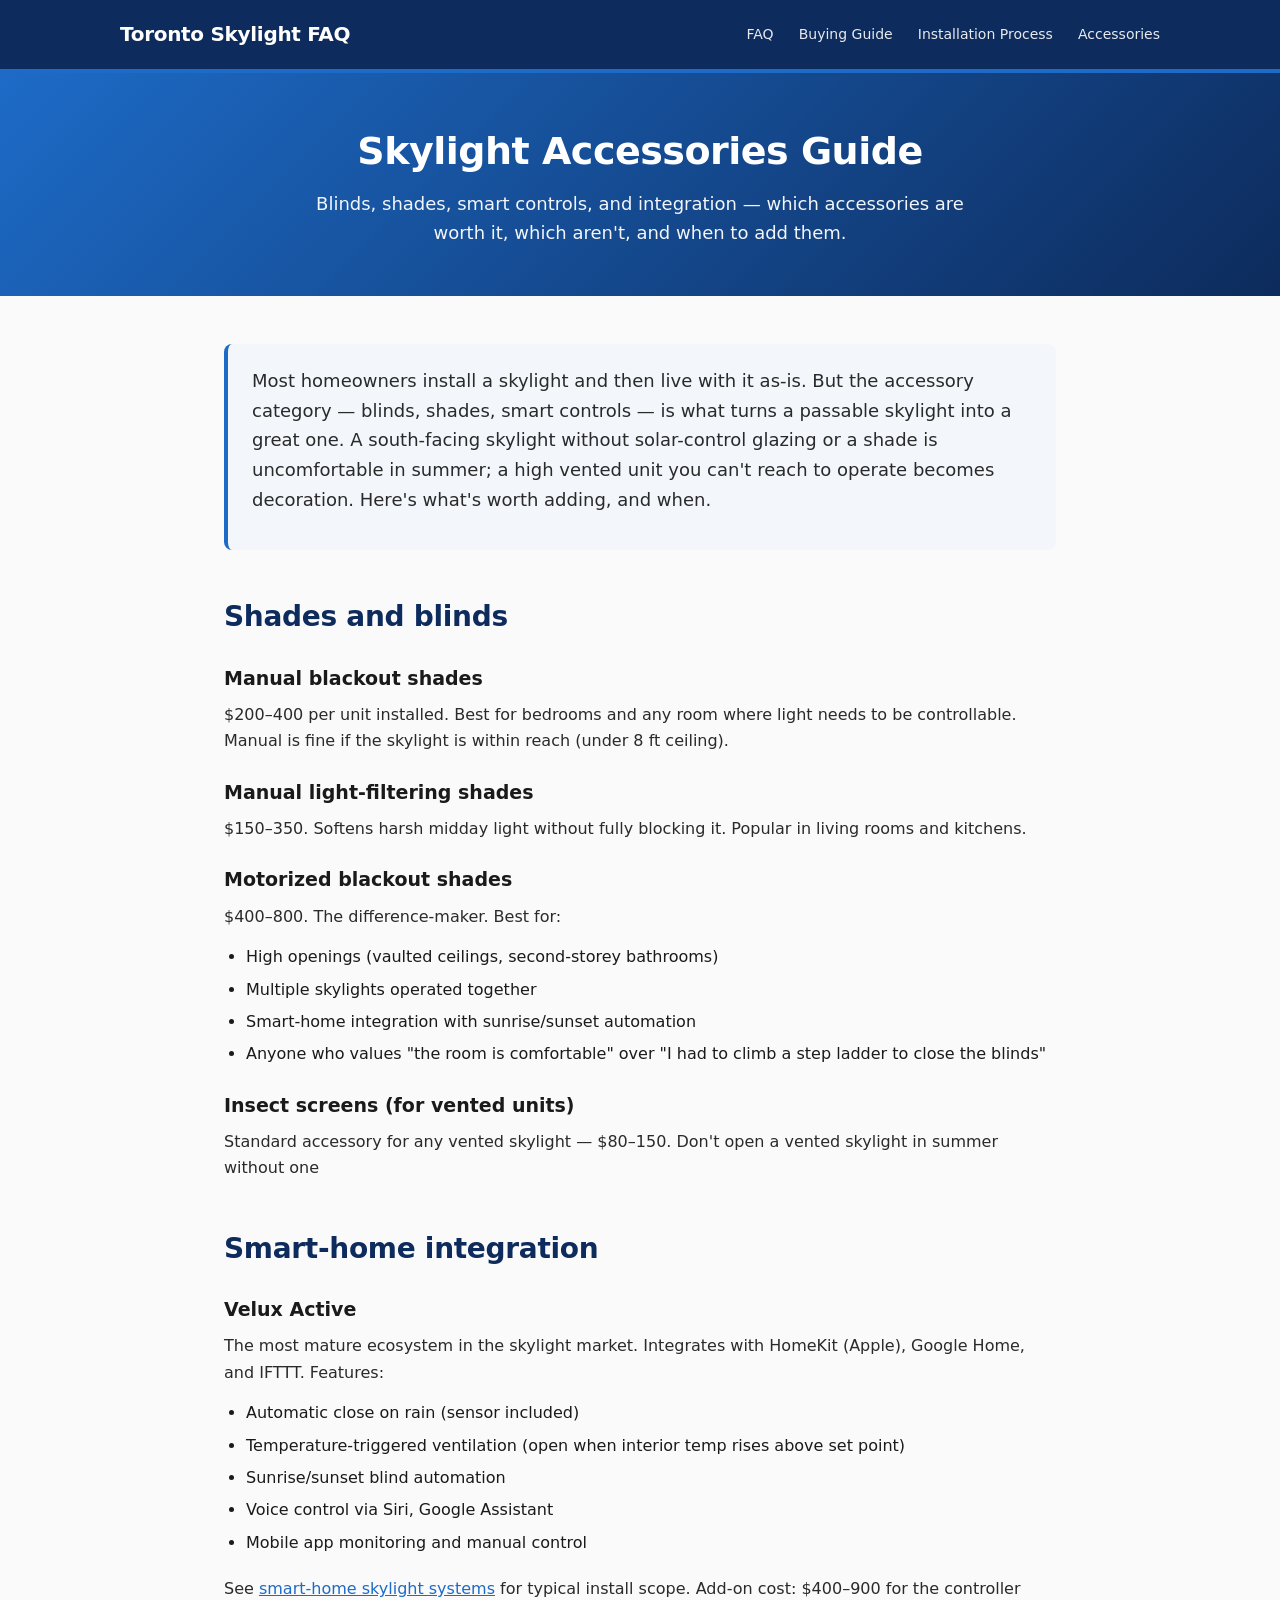
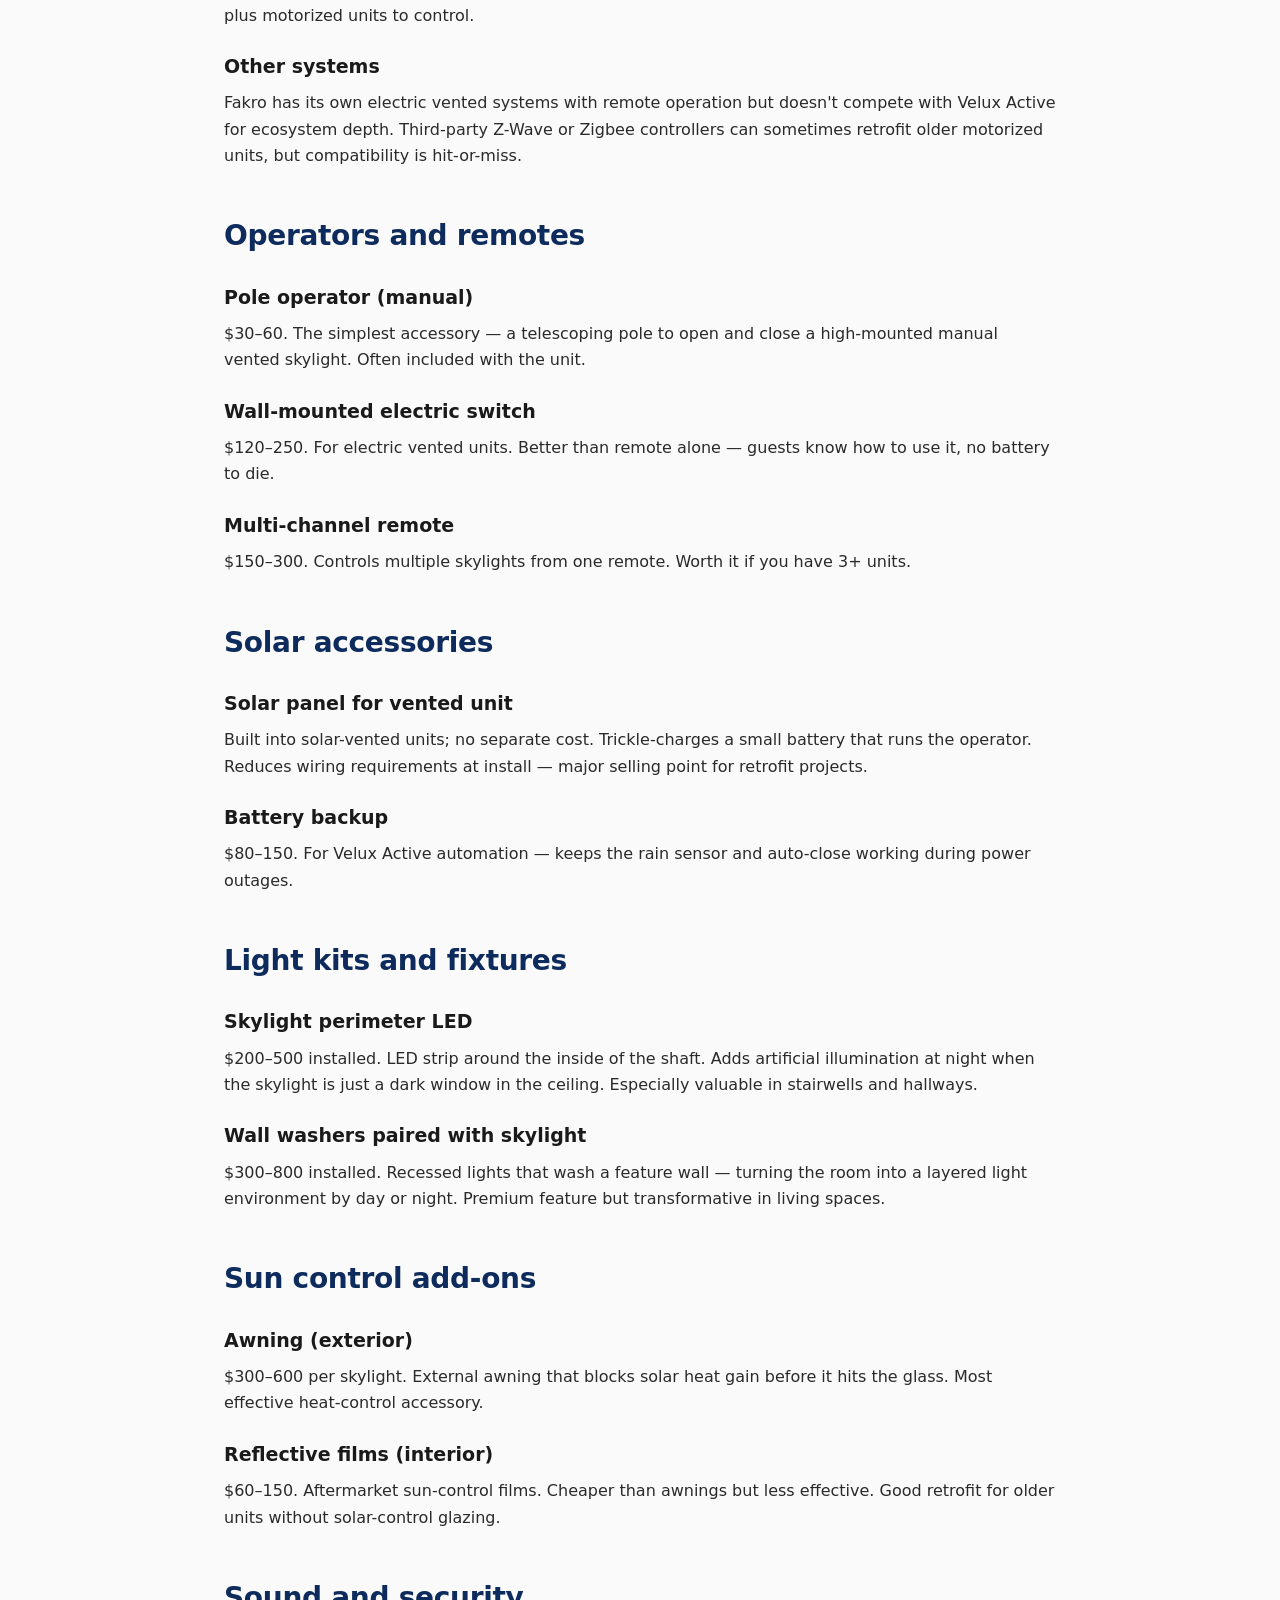
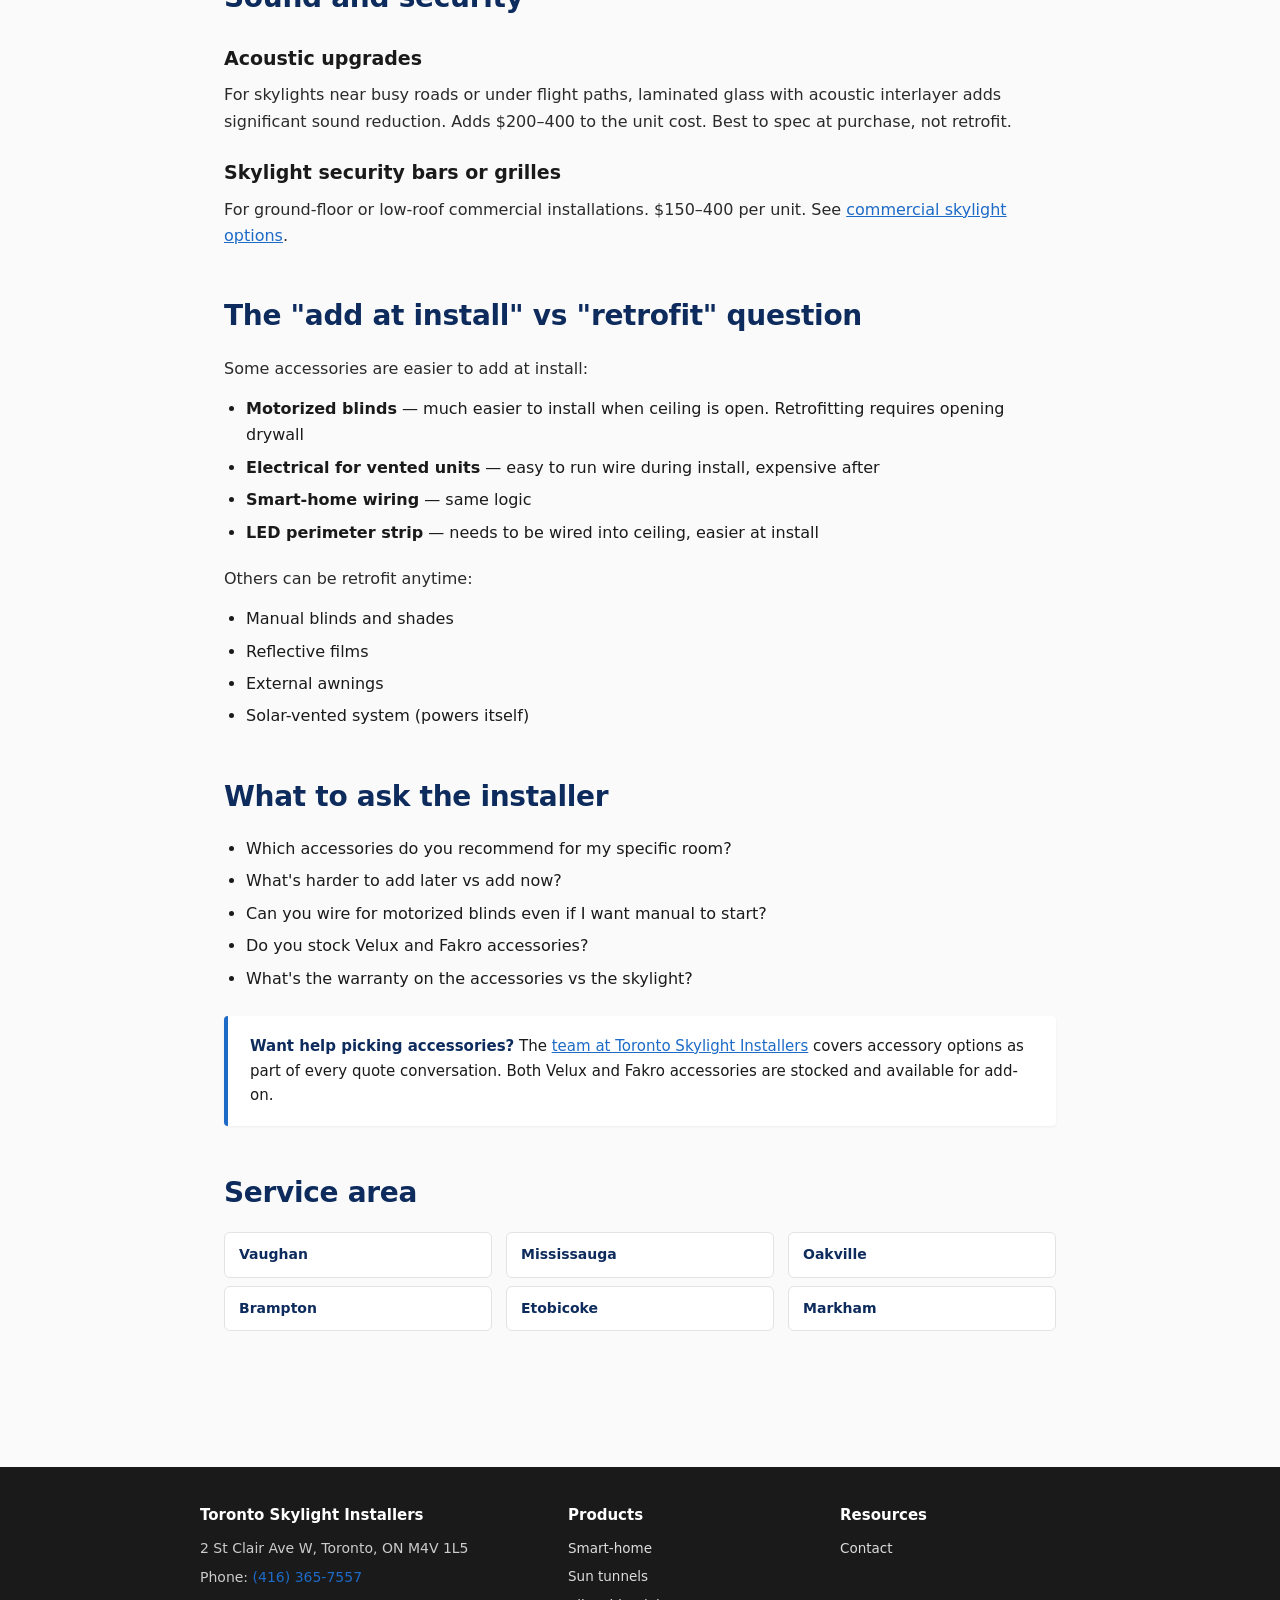
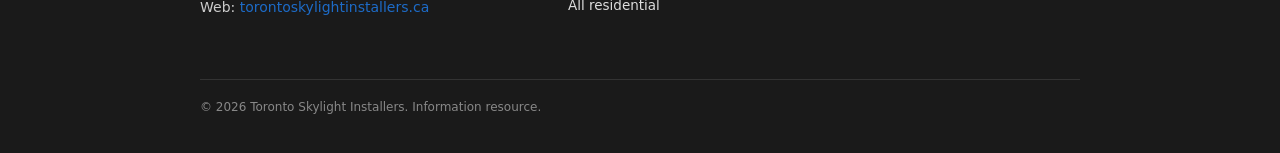
==== accessory-guide.html @ 75ff4c7b "initial: Toronto Skylight FAQ resource" ====
<!doctype html>
<html lang="en">
<head>
<meta charset="utf-8">
<meta name="viewport" content="width=device-width,initial-scale=1">
<title>Skylight Accessories Guide — Blinds, Shades, Smart Controls for Toronto Homes</title>
<meta name="description" content="A practical guide to skylight accessories — manual blinds, motorized shades, smart-home integration, rain sensors, and other add-ons that genuinely improve a skylight's usefulness.">
<link rel="stylesheet" href="styles.css">
</head>
<body>

<header>
  <div class="wrap">
    <div class="logo">Toronto Skylight FAQ</div>
    <nav>
      <a href="index.html">FAQ</a>
      <a href="buying-guide.html">Buying Guide</a>
      <a href="installation-process.html">Installation Process</a>
      <a href="accessory-guide.html">Accessories</a>
    </nav>
  </div>
</header>

<section class="hero">
  <h1>Skylight Accessories Guide</h1>
  <p class="sub">Blinds, shades, smart controls, and integration — which accessories are worth it, which aren't, and when to add them.</p>
</section>

<main>

<div class="intro">
  <p class="lede">Most homeowners install a skylight and then live with it as-is. But the accessory category — blinds, shades, smart controls — is what turns a passable skylight into a great one. A south-facing skylight without solar-control glazing or a shade is uncomfortable in summer; a high vented unit you can't reach to operate becomes decoration. Here's what's worth adding, and when.</p>
</div>

<h2>Shades and blinds</h2>

<h3>Manual blackout shades</h3>
<p>$200–400 per unit installed. Best for bedrooms and any room where light needs to be controllable. Manual is fine if the skylight is within reach (under 8 ft ceiling).</p>

<h3>Manual light-filtering shades</h3>
<p>$150–350. Softens harsh midday light without fully blocking it. Popular in living rooms and kitchens.</p>

<h3>Motorized blackout shades</h3>
<p>$400–800. The difference-maker. Best for:</p>
<ul>
  <li>High openings (vaulted ceilings, second-storey bathrooms)</li>
  <li>Multiple skylights operated together</li>
  <li>Smart-home integration with sunrise/sunset automation</li>
  <li>Anyone who values "the room is comfortable" over "I had to climb a step ladder to close the blinds"</li>
</ul>

<h3>Insect screens (for vented units)</h3>
<p>Standard accessory for any vented skylight — $80–150. Don't open a vented skylight in summer without one</p>

<h2>Smart-home integration</h2>

<h3>Velux Active</h3>
<p>The most mature ecosystem in the skylight market. Integrates with HomeKit (Apple), Google Home, and IFTTT. Features:</p>
<ul>
  <li>Automatic close on rain (sensor included)</li>
  <li>Temperature-triggered ventilation (open when interior temp rises above set point)</li>
  <li>Sunrise/sunset blind automation</li>
  <li>Voice control via Siri, Google Assistant</li>
  <li>Mobile app monitoring and manual control</li>
</ul>
<p>See <a href="https://torontoskylightinstallers.ca/products/residential/smart-home/" rel="noopener">smart-home skylight systems</a> for typical install scope. Add-on cost: $400–900 for the controller plus motorized units to control.</p>

<h3>Other systems</h3>
<p>Fakro has its own electric vented systems with remote operation but doesn't compete with Velux Active for ecosystem depth. Third-party Z-Wave or Zigbee controllers can sometimes retrofit older motorized units, but compatibility is hit-or-miss.</p>

<h2>Operators and remotes</h2>

<h3>Pole operator (manual)</h3>
<p>$30–60. The simplest accessory — a telescoping pole to open and close a high-mounted manual vented skylight. Often included with the unit.</p>

<h3>Wall-mounted electric switch</h3>
<p>$120–250. For electric vented units. Better than remote alone — guests know how to use it, no battery to die.</p>

<h3>Multi-channel remote</h3>
<p>$150–300. Controls multiple skylights from one remote. Worth it if you have 3+ units.</p>

<h2>Solar accessories</h2>

<h3>Solar panel for vented unit</h3>
<p>Built into solar-vented units; no separate cost. Trickle-charges a small battery that runs the operator. Reduces wiring requirements at install — major selling point for retrofit projects.</p>

<h3>Battery backup</h3>
<p>$80–150. For Velux Active automation — keeps the rain sensor and auto-close working during power outages.</p>

<h2>Light kits and fixtures</h2>

<h3>Skylight perimeter LED</h3>
<p>$200–500 installed. LED strip around the inside of the shaft. Adds artificial illumination at night when the skylight is just a dark window in the ceiling. Especially valuable in stairwells and hallways.</p>

<h3>Wall washers paired with skylight</h3>
<p>$300–800 installed. Recessed lights that wash a feature wall — turning the room into a layered light environment by day or night. Premium feature but transformative in living spaces.</p>

<h2>Sun control add-ons</h2>

<h3>Awning (exterior)</h3>
<p>$300–600 per skylight. External awning that blocks solar heat gain before it hits the glass. Most effective heat-control accessory.</p>

<h3>Reflective films (interior)</h3>
<p>$60–150. Aftermarket sun-control films. Cheaper than awnings but less effective. Good retrofit for older units without solar-control glazing.</p>

<h2>Sound and security</h2>

<h3>Acoustic upgrades</h3>
<p>For skylights near busy roads or under flight paths, laminated glass with acoustic interlayer adds significant sound reduction. Adds $200–400 to the unit cost. Best to spec at purchase, not retrofit.</p>

<h3>Skylight security bars or grilles</h3>
<p>For ground-floor or low-roof commercial installations. $150–400 per unit. See <a href="https://torontoskylightinstallers.ca/products/commercial/commercial-skylights/" rel="noopener">commercial skylight options</a>.</p>

<h2>The "add at install" vs "retrofit" question</h2>
<p>Some accessories are easier to add at install:</p>
<ul>
  <li><strong>Motorized blinds</strong> — much easier to install when ceiling is open. Retrofitting requires opening drywall</li>
  <li><strong>Electrical for vented units</strong> — easy to run wire during install, expensive after</li>
  <li><strong>Smart-home wiring</strong> — same logic</li>
  <li><strong>LED perimeter strip</strong> — needs to be wired into ceiling, easier at install</li>
</ul>
<p>Others can be retrofit anytime:</p>
<ul>
  <li>Manual blinds and shades</li>
  <li>Reflective films</li>
  <li>External awnings</li>
  <li>Solar-vented system (powers itself)</li>
</ul>

<h2>What to ask the installer</h2>
<ul>
  <li>Which accessories do you recommend for my specific room?</li>
  <li>What's harder to add later vs add now?</li>
  <li>Can you wire for motorized blinds even if I want manual to start?</li>
  <li>Do you stock Velux and Fakro accessories?</li>
  <li>What's the warranty on the accessories vs the skylight?</li>
</ul>

<div class="callout">
  <strong>Want help picking accessories?</strong> The <a href="https://torontoskylightinstallers.ca/contact-us/" rel="noopener">team at Toronto Skylight Installers</a> covers accessory options as part of every quote conversation. Both Velux and Fakro accessories are stocked and available for add-on.
</div>

<h2>Service area</h2>
<div class="cities-grid">
  <a href="https://torontoskylightinstallers.ca/service/skylight-replacement-vaughan/" rel="noopener">Vaughan</a>
  <a href="https://torontoskylightinstallers.ca/service/skylight-replacement-mississauga/" rel="noopener">Mississauga</a>
  <a href="https://torontoskylightinstallers.ca/service/skylight-replacement-oakville/" rel="noopener">Oakville</a>
  <a href="https://torontoskylightinstallers.ca/service/skylight-replacement-brampton/" rel="noopener">Brampton</a>
  <a href="https://torontoskylightinstallers.ca/service/skylight-replacement-etobicoke/" rel="noopener">Etobicoke</a>
  <a href="https://torontoskylightinstallers.ca/service/skylight-replacement-markham/" rel="noopener">Markham</a>
</div>

</main>

<footer>
  <div class="wrap">
    <div>
      <h4>Toronto Skylight Installers</h4>
      <p>2 St Clair Ave W, Toronto, ON M4V 1L5</p>
      <p>Phone: <a href="tel:+14163657557">(416) 365-7557</a></p>
      <p>Web: <a href="https://torontoskylightinstallers.ca" rel="noopener">torontoskylightinstallers.ca</a></p>
    </div>
    <div>
      <h4>Products</h4>
      <ul class="deep-links">
        <li><a href="https://torontoskylightinstallers.ca/products/residential/smart-home/" rel="noopener">Smart-home</a></li>
        <li><a href="https://torontoskylightinstallers.ca/products/residential/sun-tunnel-skylights/" rel="noopener">Sun tunnels</a></li>
        <li><a href="https://torontoskylightinstallers.ca/products/residential/" rel="noopener">All residential</a></li>
      </ul>
    </div>
    <div>
      <h4>Resources</h4>
      <ul class="deep-links">
        <li><a href="https://torontoskylightinstallers.ca/contact-us/" rel="noopener">Contact</a></li>
      </ul>
    </div>
    <div class="meta">© 2026 Toronto Skylight Installers. Information resource.</div>
  </div>
</footer>

</body>
</html>
---- styles.css ----
:root {
  --primary: #1d6bc7;
  --accent: #0d2b5c;
  --bg: #fafafa;
  --text: #1a1a1a;
  --muted: #555;
  --line: #e3e3e3;
  --card: #fff;
  --soft: #f3f7fb;
  --warn: #d6432a;
  --good: #2c8f4c;
}
* { box-sizing: border-box; margin: 0; padding: 0; }
html { scroll-behavior: smooth; }
body {
  font-family: -apple-system, BlinkMacSystemFont, "Segoe UI", system-ui, sans-serif;
  background: var(--bg); color: var(--text);
  line-height: 1.65;
  -webkit-font-smoothing: antialiased;
}
a { color: var(--primary); }

header {
  background: var(--accent); color: #fff;
  padding: 18px 24px; border-bottom: 4px solid var(--primary);
}
header .wrap { max-width: 1040px; margin: 0 auto;
  display: flex; align-items: center; justify-content: space-between; gap: 16px; flex-wrap: wrap; }
header .logo { font-size: 20px; font-weight: 800; letter-spacing: -0.3px; }
header nav a { color: #fff; text-decoration: none; margin-left: 20px;
  font-size: 14px; opacity: 0.9; font-weight: 500; }
header nav a:hover { opacity: 1; text-decoration: underline; }

.hero {
  background: linear-gradient(135deg, var(--primary) 0%, var(--accent) 100%);
  color: #fff; padding: 56px 24px 48px; text-align: center;
}
.hero h1 { font-size: 38px; line-height: 1.2; max-width: 820px;
  margin: 0 auto 14px; font-weight: 800; letter-spacing: -0.5px; }
.hero .sub { max-width: 660px; margin: 0 auto; font-size: 18px;
  opacity: 0.95; }
.hero .cta-row { margin-top: 26px; display: flex; gap: 12px; justify-content: center; flex-wrap: wrap; }
.hero .cta {
  display: inline-block;
  padding: 13px 26px; border-radius: 6px;
  text-decoration: none; font-weight: 700; font-size: 15px;
  transition: transform .15s;
}
.hero .cta.primary { background: #fff; color: var(--accent); }
.hero .cta.ghost { border: 2px solid #fff; color: #fff; }
.hero .cta:hover { transform: translateY(-1px); }

main { max-width: 880px; margin: 0 auto; padding: 48px 24px; }
main h2 { font-size: 28px; margin: 44px 0 16px; color: var(--accent);
  letter-spacing: -0.3px; }
main h3 { font-size: 19px; margin: 22px 0 8px; color: var(--text); }
main p { margin-bottom: 14px; color: #2a2a2a; }
main ul { margin: 12px 0 20px 22px; }
main li { margin-bottom: 6px; }

.lede { font-size: 18px; color: #2a2a2a; }
.intro { background: var(--soft); padding: 22px 24px; border-radius: 8px;
  border-left: 4px solid var(--primary); margin-bottom: 32px; }

.service-grid { display: grid; grid-template-columns: repeat(2, 1fr);
  gap: 16px; margin: 14px 0 32px; }
.service-card { background: var(--card); border: 1px solid var(--line);
  border-radius: 8px; padding: 22px 24px;
  transition: box-shadow .2s, transform .15s; }
.service-card:hover { box-shadow: 0 8px 20px rgba(0,0,0,0.07); transform: translateY(-2px); }
.service-card h3 { color: var(--accent); font-size: 17px; margin: 0 0 6px;
  border-bottom: 2px solid var(--primary); padding-bottom: 6px;
  display: inline-block; }
.service-card p { font-size: 14.5px; color: #444; margin: 8px 0 12px; }
.service-card a.deep { display: inline-block; font-size: 13px;
  text-decoration: none; color: var(--primary); font-weight: 600; }
.service-card a.deep::after { content: " →"; }
.service-card a.deep:hover { text-decoration: underline; }

.comparison-table { width: 100%; border-collapse: collapse;
  margin: 14px 0 30px; background: var(--card);
  border: 1px solid var(--line); border-radius: 8px; overflow: hidden;
  font-size: 14.5px; }
.comparison-table th { background: var(--accent); color: #fff;
  padding: 12px 14px; text-align: left; font-size: 14px; }
.comparison-table td { padding: 12px 14px; border-top: 1px solid var(--line); vertical-align: top; }
.comparison-table tr:nth-child(even) td { background: var(--soft); }
.comparison-table td:first-child { font-weight: 600; color: var(--accent); }

.callout { background: var(--card); border-left: 4px solid var(--primary);
  padding: 18px 22px; margin: 24px 0; border-radius: 4px;
  box-shadow: 0 1px 3px rgba(0,0,0,0.05); font-size: 15px; }
.callout strong { color: var(--accent); }

.faq-item { background: var(--card); border: 1px solid var(--line);
  border-radius: 6px; padding: 18px 22px; margin-bottom: 12px; }
.faq-item h3 { margin-top: 0; color: var(--accent); font-size: 16px; }
.faq-item p { margin: 8px 0 0; color: #333; font-size: 15px; }

.cities-grid { display: grid; grid-template-columns: repeat(3, 1fr);
  gap: 8px 14px; margin: 14px 0 28px; }
.cities-grid a { display: block; padding: 10px 14px;
  background: var(--card); border: 1px solid var(--line); border-radius: 6px;
  text-decoration: none; color: var(--accent); font-size: 14px; font-weight: 600;
  transition: background .15s, border-color .15s; }
.cities-grid a:hover { background: var(--soft); border-color: var(--primary); }

.estimator { background: var(--card); border: 1px solid var(--line);
  border-radius: 10px; padding: 26px; margin: 18px 0 32px;
  box-shadow: 0 2px 8px rgba(0,0,0,0.04); }
.estimator h3 { margin: 0 0 14px; color: var(--accent); font-size: 18px; }
.estimator label { display: block; margin: 14px 0 6px;
  font-size: 14px; font-weight: 600; color: #333; }
.estimator select, .estimator input { width: 100%; padding: 10px 12px;
  border: 1px solid var(--line); border-radius: 5px; font-size: 14px;
  background: var(--bg); }
.estimator .result { margin-top: 22px; padding: 18px 22px;
  background: linear-gradient(135deg, var(--soft), #fff);
  border-radius: 8px; border-left: 4px solid var(--primary); }
.estimator .result .low-high { font-size: 26px; color: var(--accent); font-weight: 800; }
.estimator .result .label { font-size: 13px; color: var(--muted); margin-top: 2px; }
.estimator .result .note { font-size: 13px; color: #444; margin-top: 12px; line-height: 1.5; }

.tree { background: var(--card); padding: 24px; border-radius: 10px;
  border: 1px solid var(--line); margin: 18px 0 32px; }
.tree .step { display: flex; gap: 14px; padding: 14px 0;
  border-bottom: 1px solid var(--line); }
.tree .step:last-child { border-bottom: none; }
.tree .num { flex-shrink: 0; width: 28px; height: 28px;
  background: var(--primary); color: #fff; border-radius: 50%;
  display: flex; align-items: center; justify-content: center;
  font-size: 13px; font-weight: 700; }
.tree .step-body p { margin: 0 0 4px; }
.tree .step-body .yes { color: var(--good); font-weight: 600; font-size: 14px; }
.tree .step-body .no { color: var(--warn); font-weight: 600; font-size: 14px; }

.glossary { background: var(--card); border-radius: 8px; padding: 18px 22px;
  border: 1px solid var(--line); margin: 14px 0 28px; }
.glossary dt { font-weight: 700; color: var(--accent); margin-top: 10px; font-size: 15px; }
.glossary dt:first-child { margin-top: 0; }
.glossary dd { margin: 4px 0 0; color: #333; font-size: 14.5px; }

footer { background: #1a1a1a; color: #ccc; padding: 36px 24px;
  font-size: 14px; margin-top: 60px; }
footer .wrap { max-width: 880px; margin: 0 auto; display: grid;
  grid-template-columns: 1.4fr 1fr 1fr; gap: 32px; }
footer h4 { color: #fff; margin-bottom: 10px; font-size: 15px; }
footer p { margin-bottom: 6px; }
footer a { color: var(--primary); text-decoration: none; }
footer a:hover { text-decoration: underline; }
footer .meta { margin-top: 22px; padding-top: 18px; border-top: 1px solid #333;
  font-size: 12px; color: #888; grid-column: 1/-1; }
footer ul.deep-links { list-style: none; padding: 0; margin: 0; }
footer ul.deep-links li { margin-bottom: 5px; }
footer ul.deep-links a { font-size: 13.5px; color: #ddd; }

@media (max-width: 720px) {
  .hero h1 { font-size: 28px; }
  .service-grid, .cities-grid { grid-template-columns: 1fr; }
  .cities-grid { grid-template-columns: 1fr 1fr; }
  footer .wrap { grid-template-columns: 1fr; }
  .comparison-table { font-size: 13px; }
  .comparison-table th, .comparison-table td { padding: 8px 10px; }
  header .wrap { flex-direction: column; align-items: flex-start; }
  header nav { margin-top: 8px; }
  header nav a:first-child { margin-left: 0; }
}
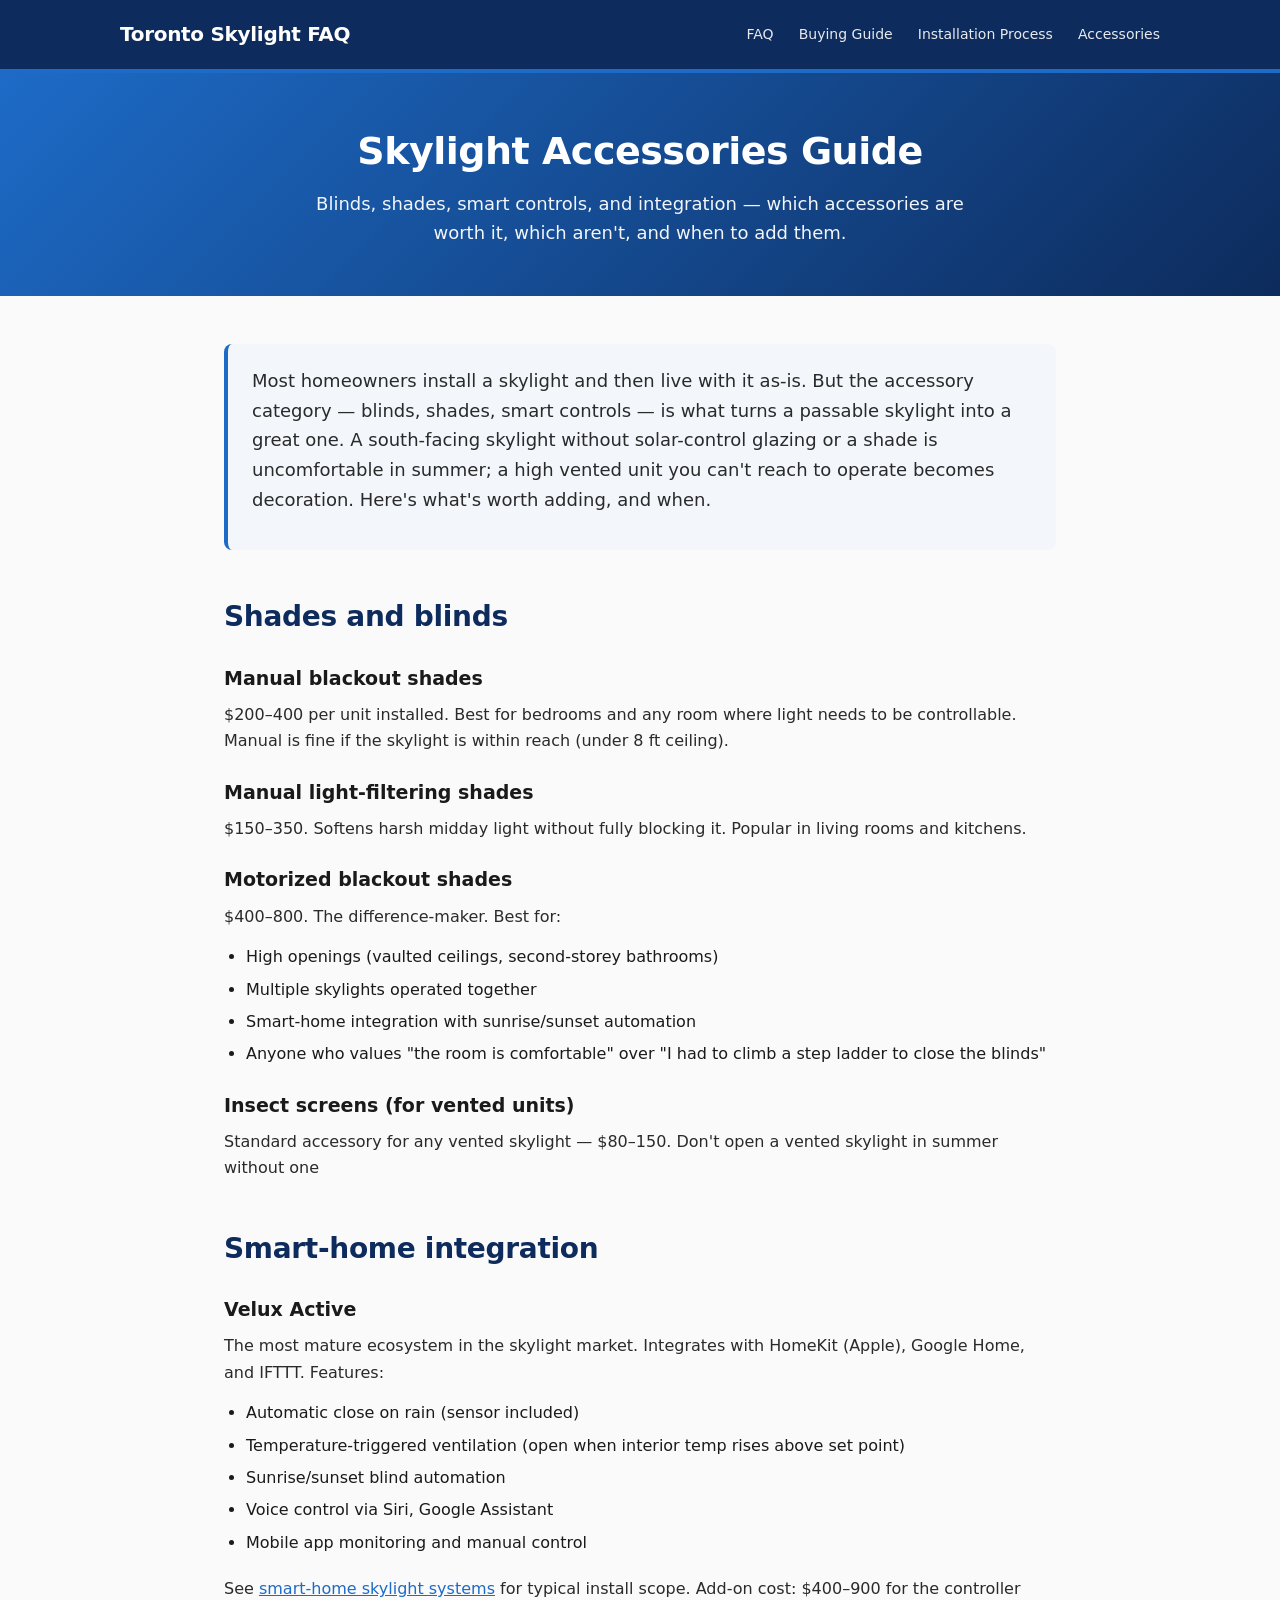
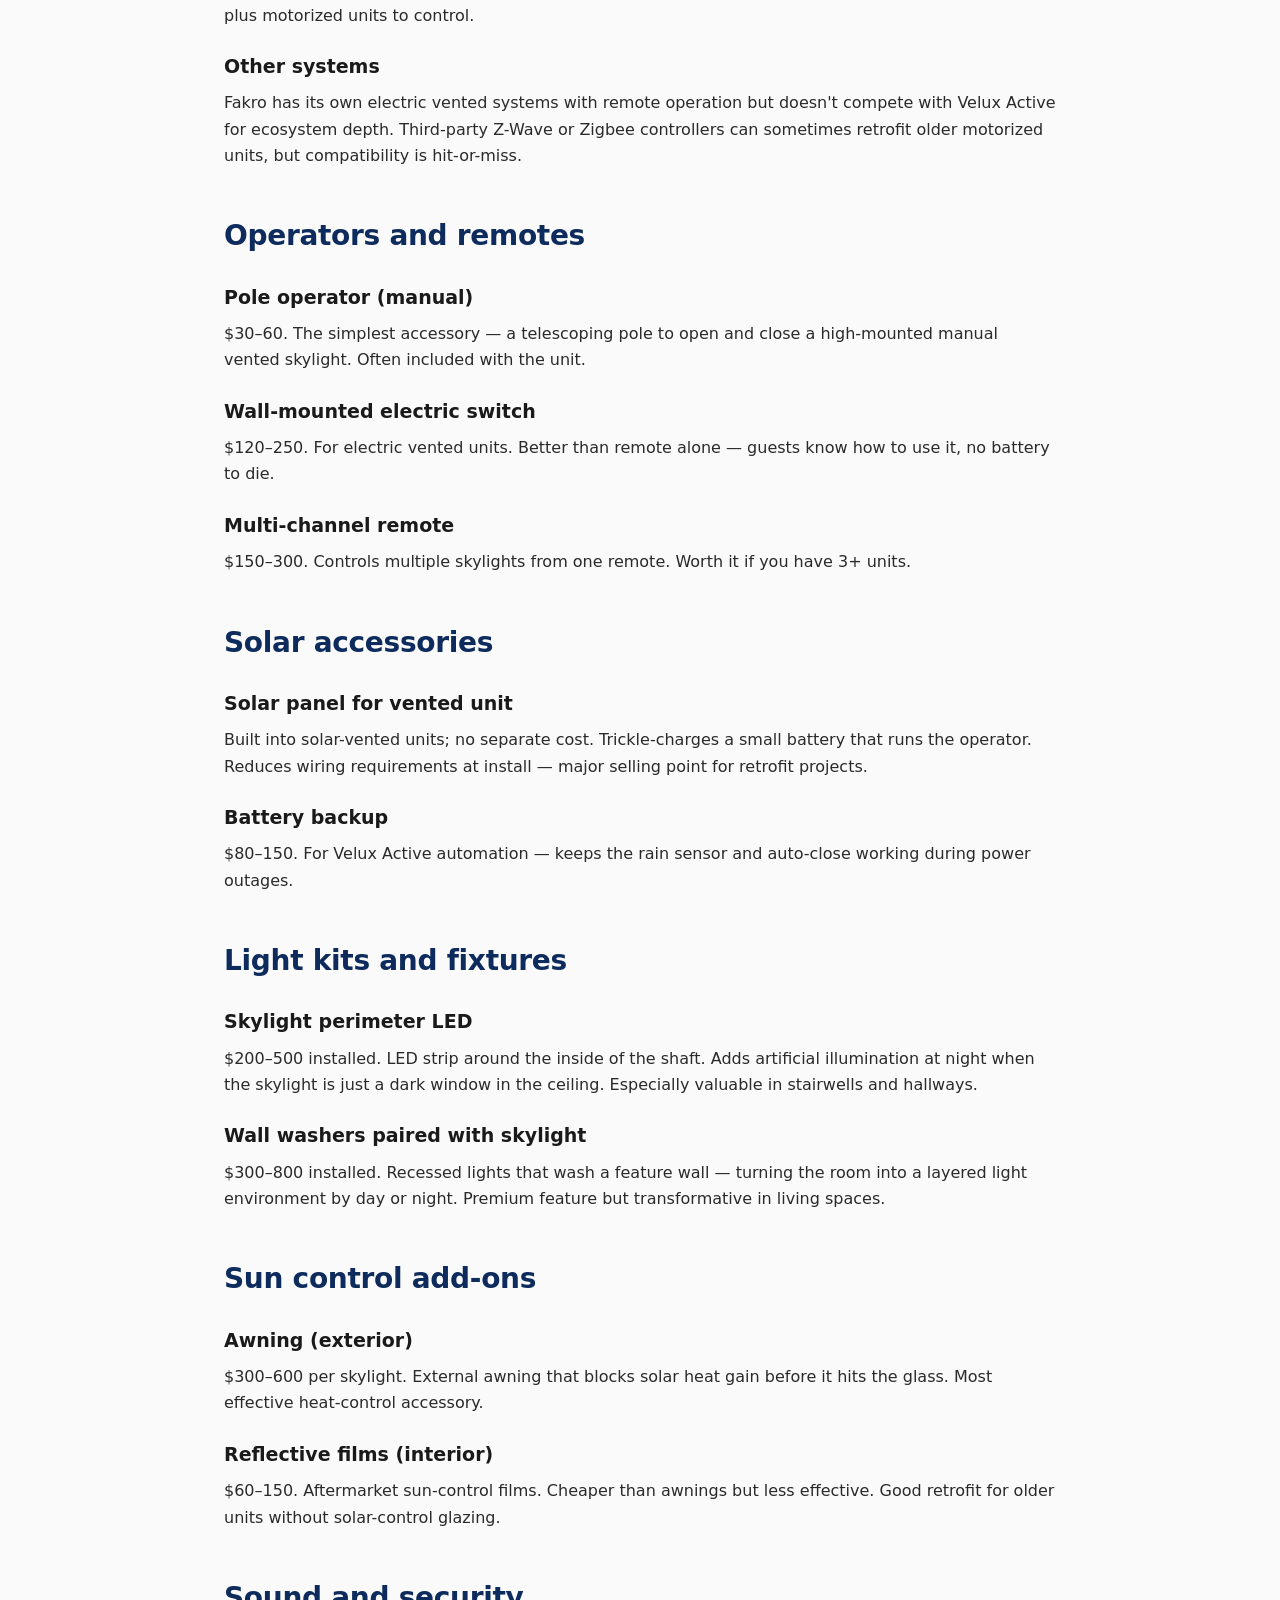
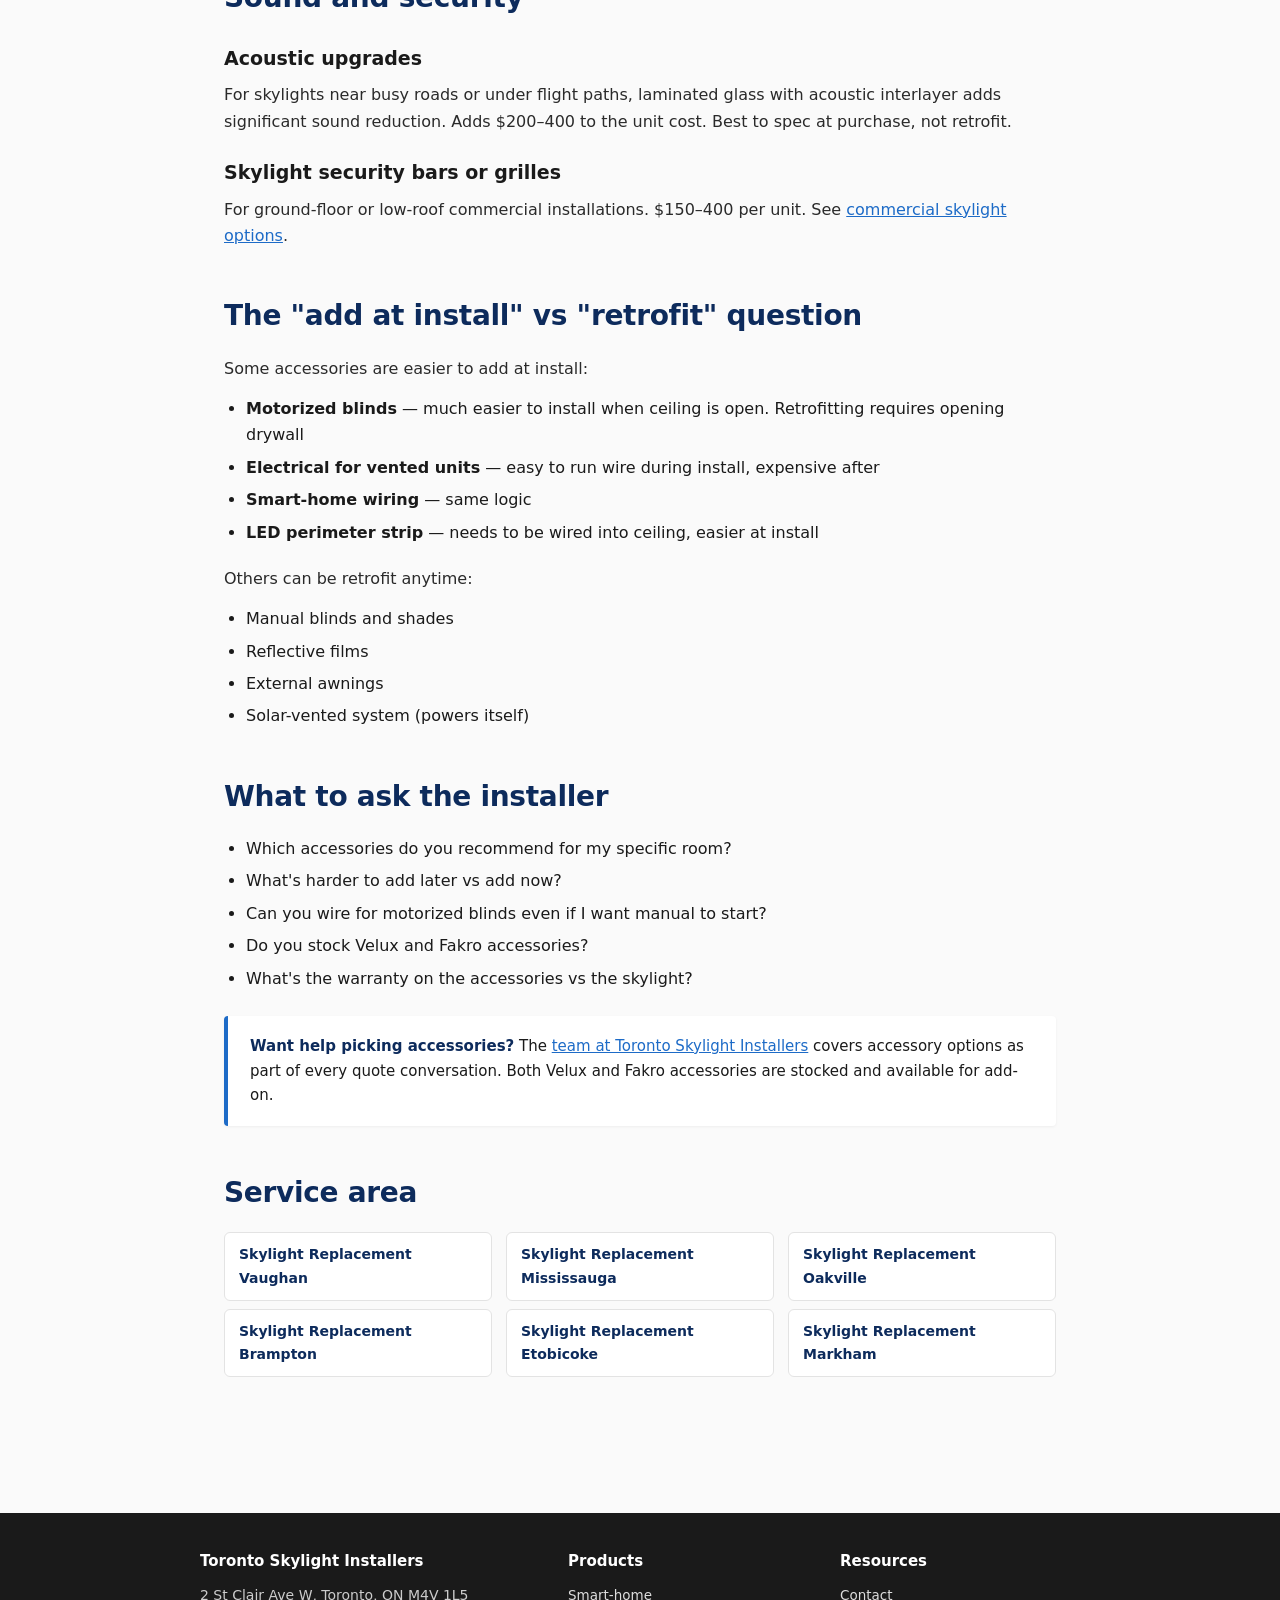
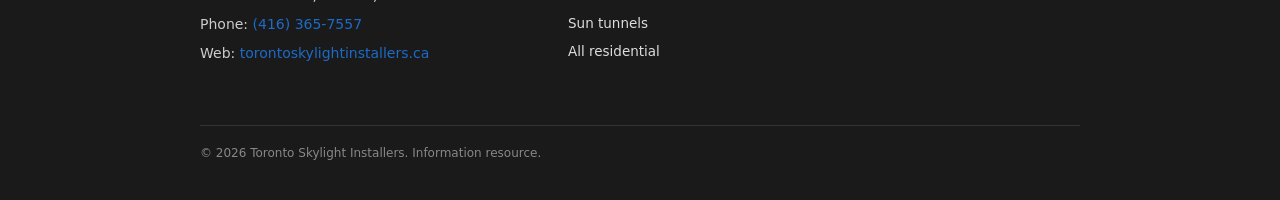
==== commit 2e96c279: "fix: brand anchors point to homepage, expand city anchor text to service+region" ====
--- a/accessory-guide.html
+++ b/accessory-guide.html
@@ -142,12 +142,12 @@
 
 <h2>Service area</h2>
 <div class="cities-grid">
-  <a href="https://torontoskylightinstallers.ca/service/skylight-replacement-vaughan/" rel="noopener">Vaughan</a>
-  <a href="https://torontoskylightinstallers.ca/service/skylight-replacement-mississauga/" rel="noopener">Mississauga</a>
-  <a href="https://torontoskylightinstallers.ca/service/skylight-replacement-oakville/" rel="noopener">Oakville</a>
-  <a href="https://torontoskylightinstallers.ca/service/skylight-replacement-brampton/" rel="noopener">Brampton</a>
-  <a href="https://torontoskylightinstallers.ca/service/skylight-replacement-etobicoke/" rel="noopener">Etobicoke</a>
-  <a href="https://torontoskylightinstallers.ca/service/skylight-replacement-markham/" rel="noopener">Markham</a>
+  <a href="https://torontoskylightinstallers.ca/service/skylight-replacement-vaughan/" rel="noopener">Skylight Replacement Vaughan</a>
+  <a href="https://torontoskylightinstallers.ca/service/skylight-replacement-mississauga/" rel="noopener">Skylight Replacement Mississauga</a>
+  <a href="https://torontoskylightinstallers.ca/service/skylight-replacement-oakville/" rel="noopener">Skylight Replacement Oakville</a>
+  <a href="https://torontoskylightinstallers.ca/service/skylight-replacement-brampton/" rel="noopener">Skylight Replacement Brampton</a>
+  <a href="https://torontoskylightinstallers.ca/service/skylight-replacement-etobicoke/" rel="noopener">Skylight Replacement Etobicoke</a>
+  <a href="https://torontoskylightinstallers.ca/service/skylight-replacement-markham/" rel="noopener">Skylight Replacement Markham</a>
 </div>
 
 </main>
